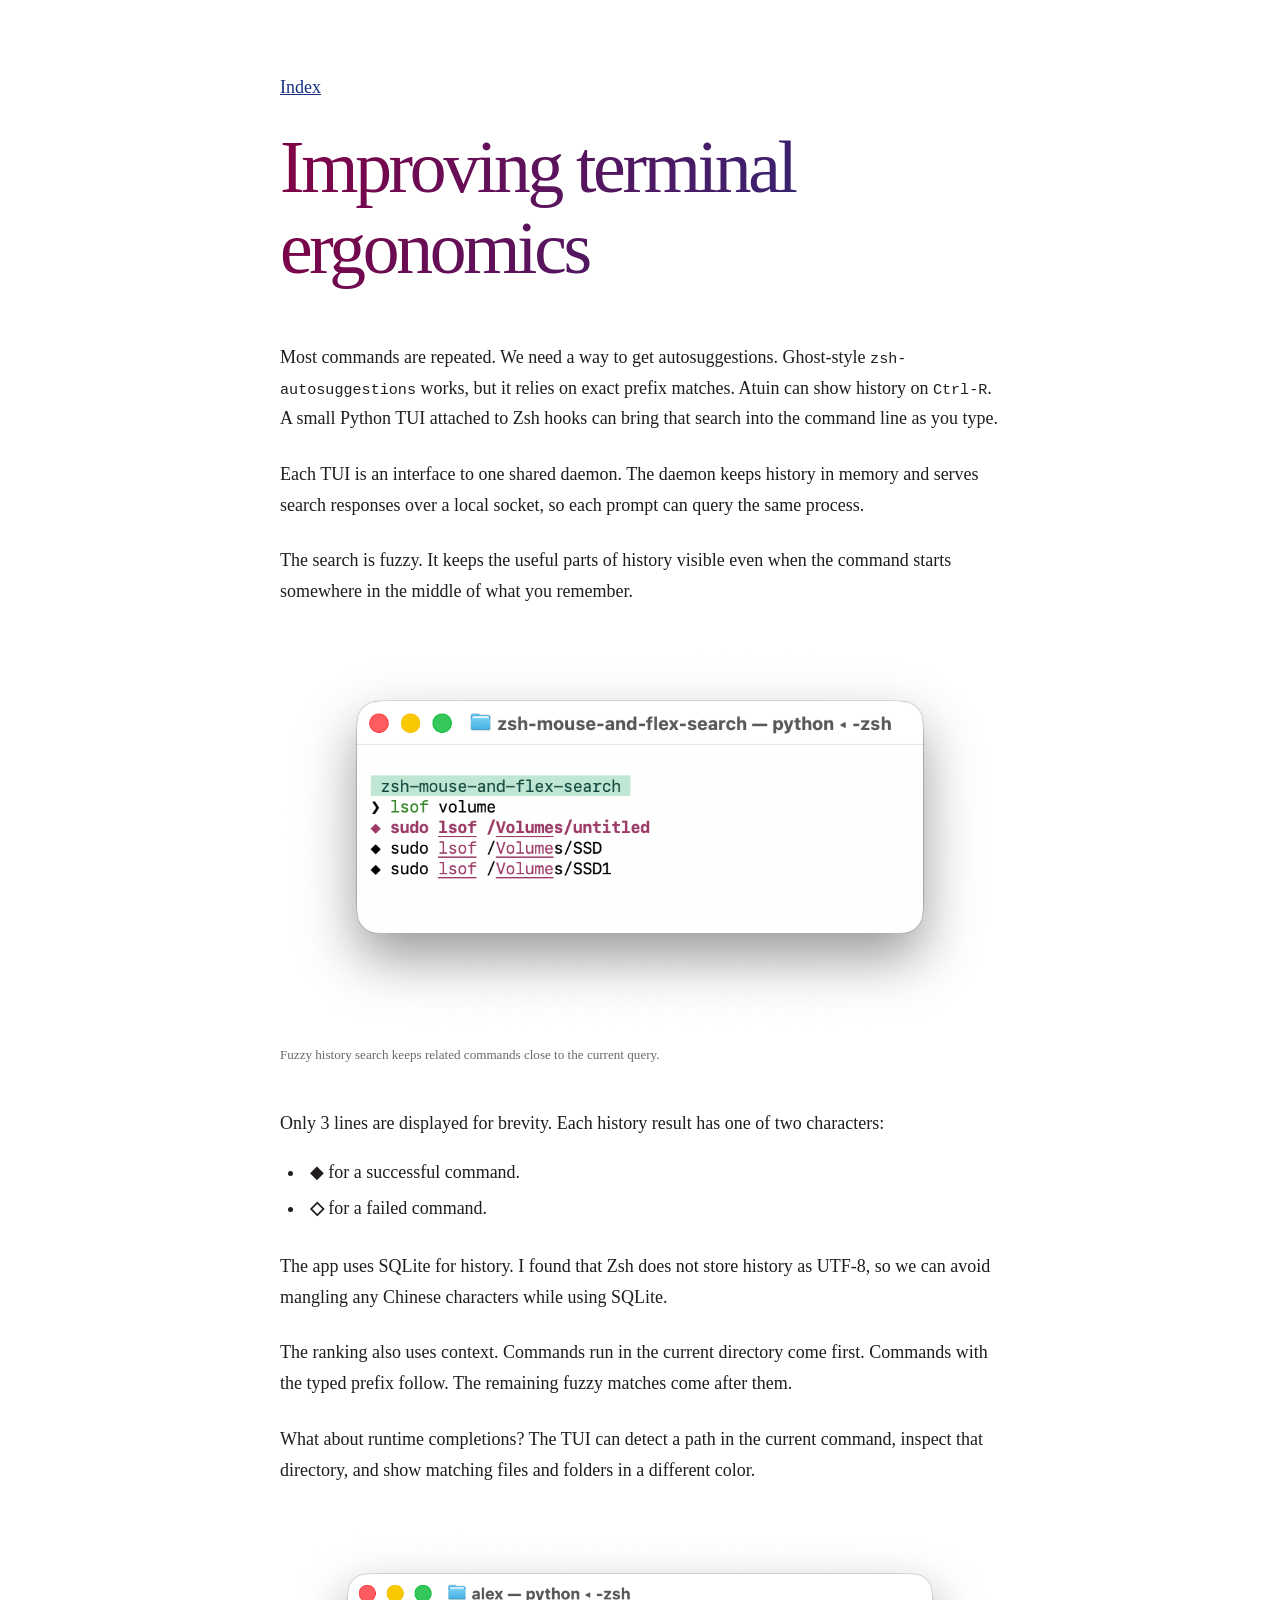
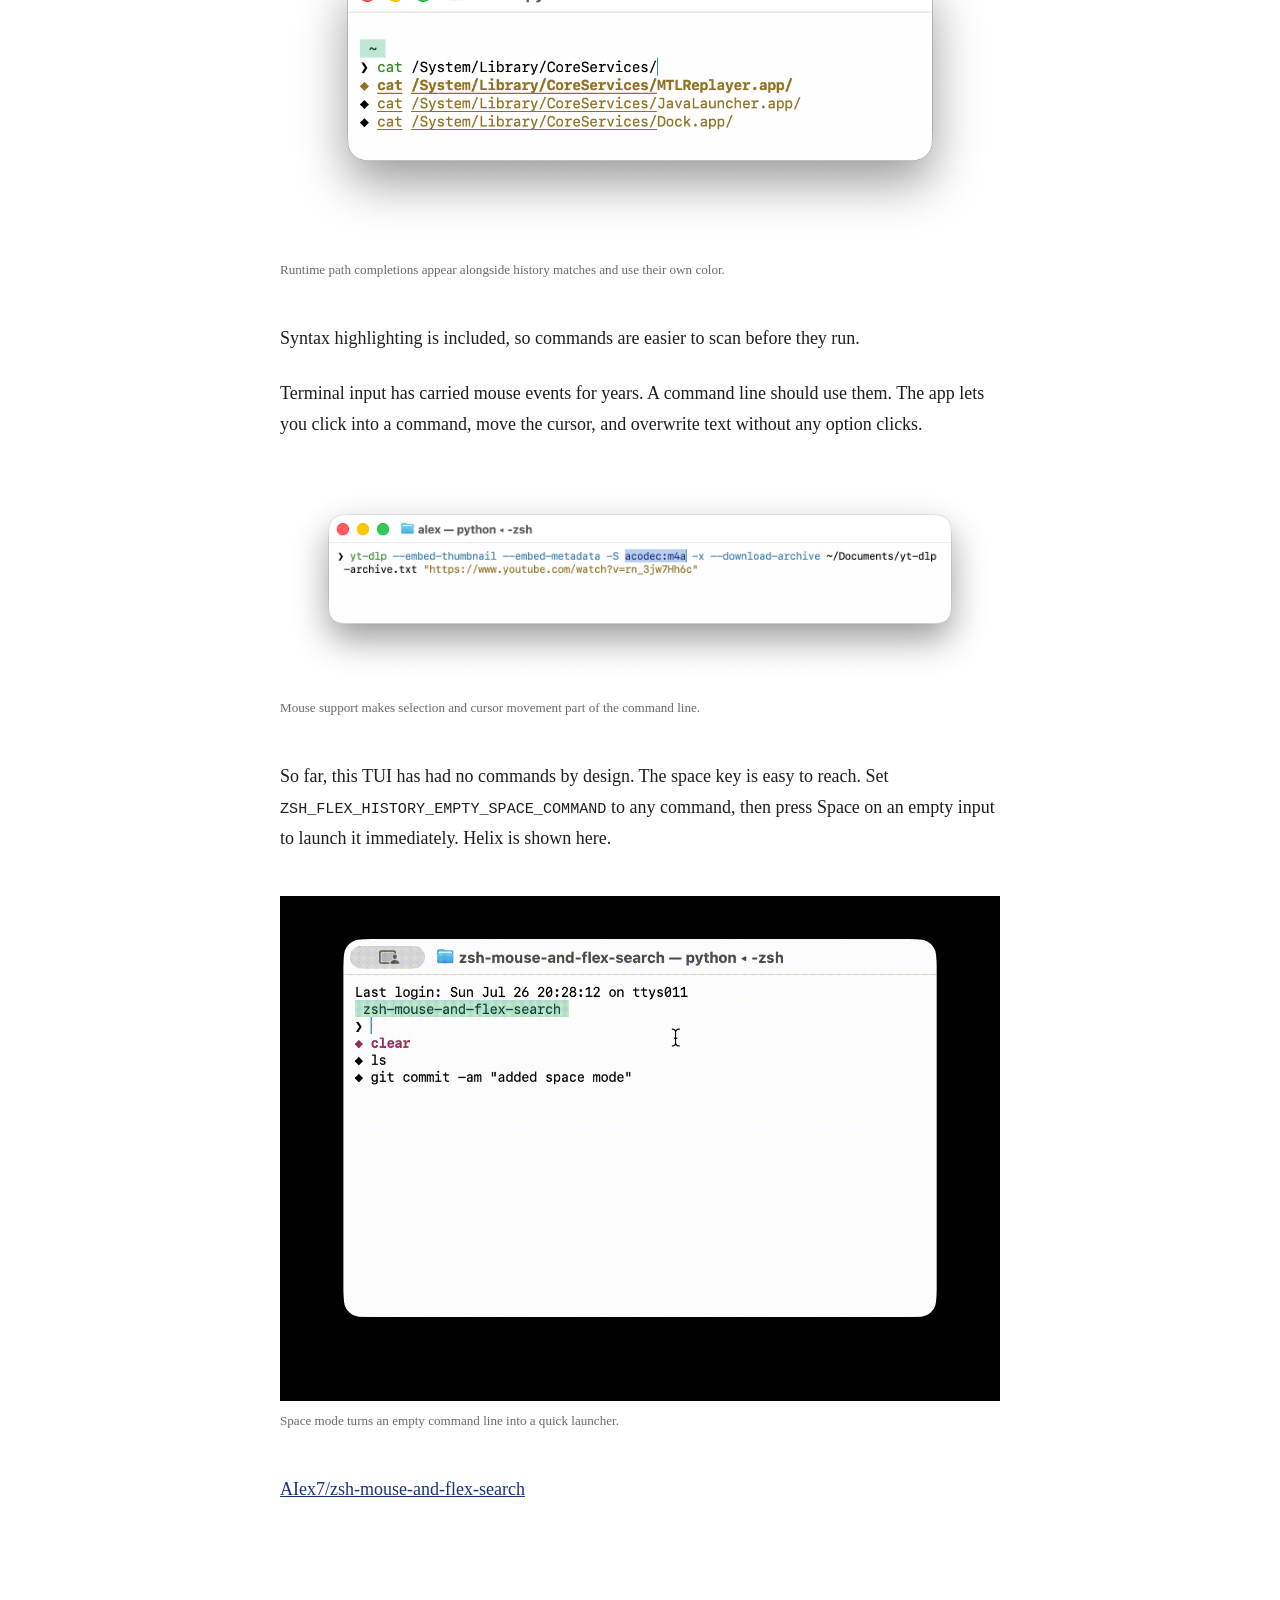
==== articles/improving-terminal-ergonomics/index.html @ cf7aeb76 "v3" ====
<!doctype html>
<html lang="en">
<head>
  <meta charset="utf-8">
  <meta name="viewport" content="width=device-width, initial-scale=1">
  <title>Improving terminal ergonomics</title>
  <link rel="stylesheet" href="../../styles.css">
</head>
<body>
  <main>
    <p><a href="../../index.html">Index</a></p>
    <article>
      <h1>Improving terminal ergonomics</h1>

      <p>Most commands are repeated. We need a way to get autosuggestions. Ghost-style <code>zsh-autosuggestions</code> works, but it relies on exact prefix matches. Atuin can show history on <code>Ctrl-R</code>. A small Python TUI attached to Zsh hooks can bring that search into the command line as you type.</p>

      <p>Each TUI is an interface to one shared daemon. The daemon keeps history in memory and serves search responses over a local socket, so each prompt can query the same process.</p>

      <p>The search is fuzzy. It keeps the useful parts of history visible even when the command starts somewhere in the middle of what you remember.</p>

      <figure>
        <img src="fuzzy.png" alt="A terminal showing fuzzy command results for lsof volume">
        <figcaption>Fuzzy history search keeps related commands close to the current query.</figcaption>
      </figure>

      <p>Only 3 lines are displayed for brevity. Each history result has one of two characters:</p>

      <ul>
        <li>◆ for a successful command.</li>
        <li><strong>◇</strong> for a failed command.</li>
      </ul>

      <p>The app uses SQLite for history. I found that Zsh does not store history as UTF-8, so we can avoid mangling any Chinese characters while using SQLite. </p>

      <p>The ranking also uses context. Commands run in the current directory come first. Commands with the typed prefix follow. The remaining fuzzy matches come after them.</p>

      <p>What about runtime completions? The TUI can detect a path in the current command, inspect that directory, and show matching files and folders in a different color.</p>

      <figure>
        <img src="runtime.png" alt="A terminal showing runtime path completions in a different color">
        <figcaption>Runtime path completions appear alongside history matches and use their own color.</figcaption>
      </figure>

      <p>Syntax highlighting is included, so commands are easier to scan before they run.</p>

      <p>Terminal input has carried mouse events for years. A command line should use them. The app lets you click into a command, move the cursor, and overwrite text without any option clicks.</p>

      <figure>
        <img src="mouse-support.png" alt="A terminal command with text selected by the mouse">
        <figcaption>Mouse support makes selection and cursor movement part of the command line.</figcaption>
      </figure>

      <p>So far, this TUI has had no commands by design. The space key is easy to reach. Set <code>ZSH_FLEX_HISTORY_EMPTY_SPACE_COMMAND</code> to any command, then press Space on an empty input to launch it immediately. Helix is shown here.</p>

      <figure>
        <img src="space-mode.gif" alt="An animated terminal showing space mode launching a command">
        <figcaption>Space mode turns an empty command line into a quick launcher.</figcaption>
      </figure>

      <p><a href="https://github.com/AIex7/zsh-mouse-and-flex-search">AIex7/zsh-mouse-and-flex-search</a></p>
    </article>
  </main>
</body>
</html>
---- styles.css ----
:root {
  --doric-magenta: #820145;
  --doric-blue: #183182;
  --ink: #211d1e;
  --muted: #6e6768;
}

html {
  background: #fff;
}

body {
  margin: 0;
  color: var(--ink);
  background: #fff;
  font-family: Georgia, "Times New Roman", serif;
  font-size: 18px;
  line-height: 1.72;
}

main {
  width: min(720px, calc(100% - 40px));
  margin: 0 auto;
  padding: 72px 0 96px;
}

h1 {
  margin: 0 0 48px;
  font-family: Georgia, "Times New Roman", serif;
  font-size: clamp(2.5rem, 7vw, 4.6rem);
  font-weight: 500;
  letter-spacing: -0.045em;
  line-height: 1.1;
  padding-bottom: 0.06em;
  background: linear-gradient(110deg, var(--doric-magenta), var(--doric-blue));
  -webkit-background-clip: text;
  background-clip: text;
  color: transparent;
}

p {
  margin: 0 0 1.35em;
}

a {
  color: var(--doric-blue);
}

.article-list {
  list-style: none;
  margin: 0;
  padding: 0;
}

.article-list li {
  margin: 0 0 0.85em;
  padding: 0;
}

.article-marker {
  color: var(--doric-magenta);
}

.article-list a {
  color: var(--ink);
  text-decoration-thickness: 1px;
  text-underline-offset: 0.16em;
}

figure {
  margin: 42px 0 44px;
}

figure img {
  display: block;
  width: 100%;
  height: auto;
}

figcaption {
  margin-top: 10px;
  color: var(--muted);
  font-size: 0.82rem;
  line-height: 1.45;
}

ul:not(.article-list) {
  margin: -0.35em 0 1.5em;
  padding-left: 1.4em;
}

ul:not(.article-list) li {
  padding-left: 0.25em;
  margin: 0.3em 0;
}

code {
  font-family: "SFMono-Regular", Consolas, "Liberation Mono", monospace;
  font-size: 0.84em;
}

@media (max-width: 600px) {
  main {
    width: min(100% - 28px, 720px);
    padding-top: 42px;
  }

  body {
    font-size: 17px;
  }
}
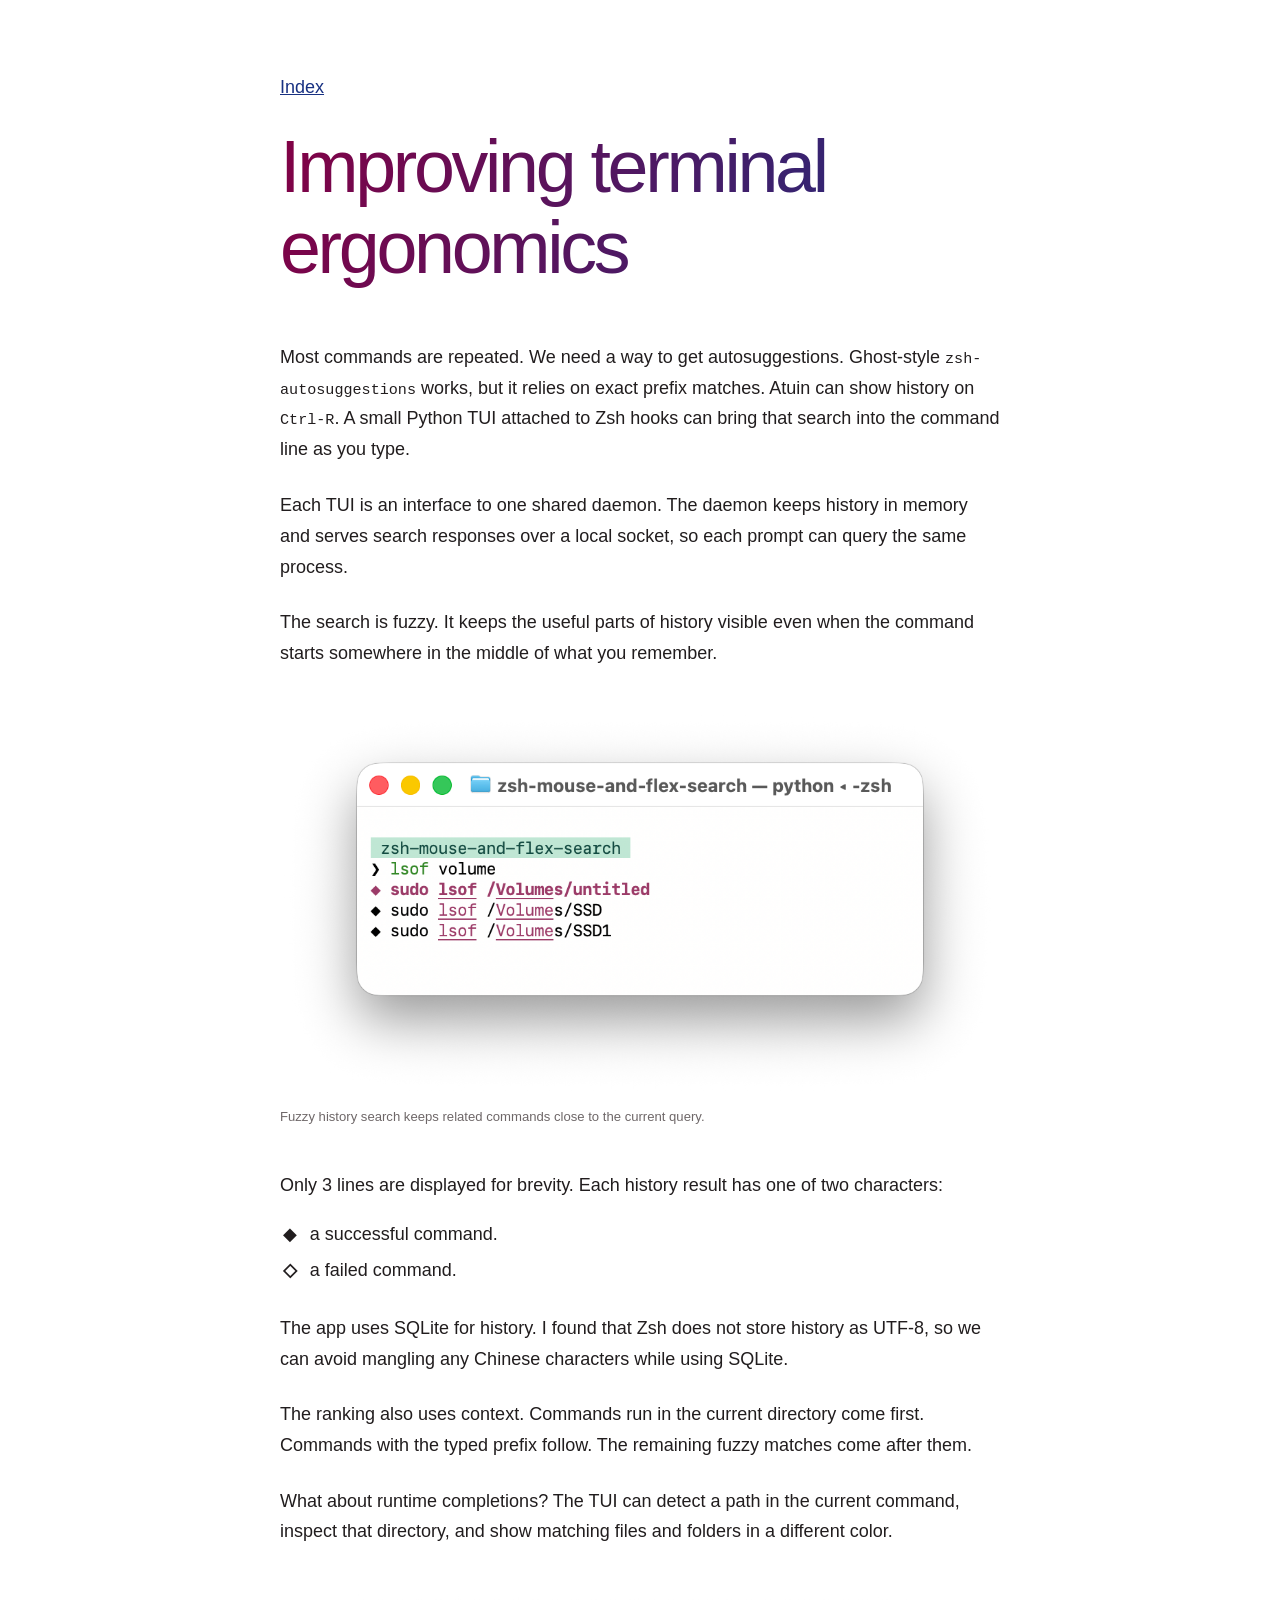
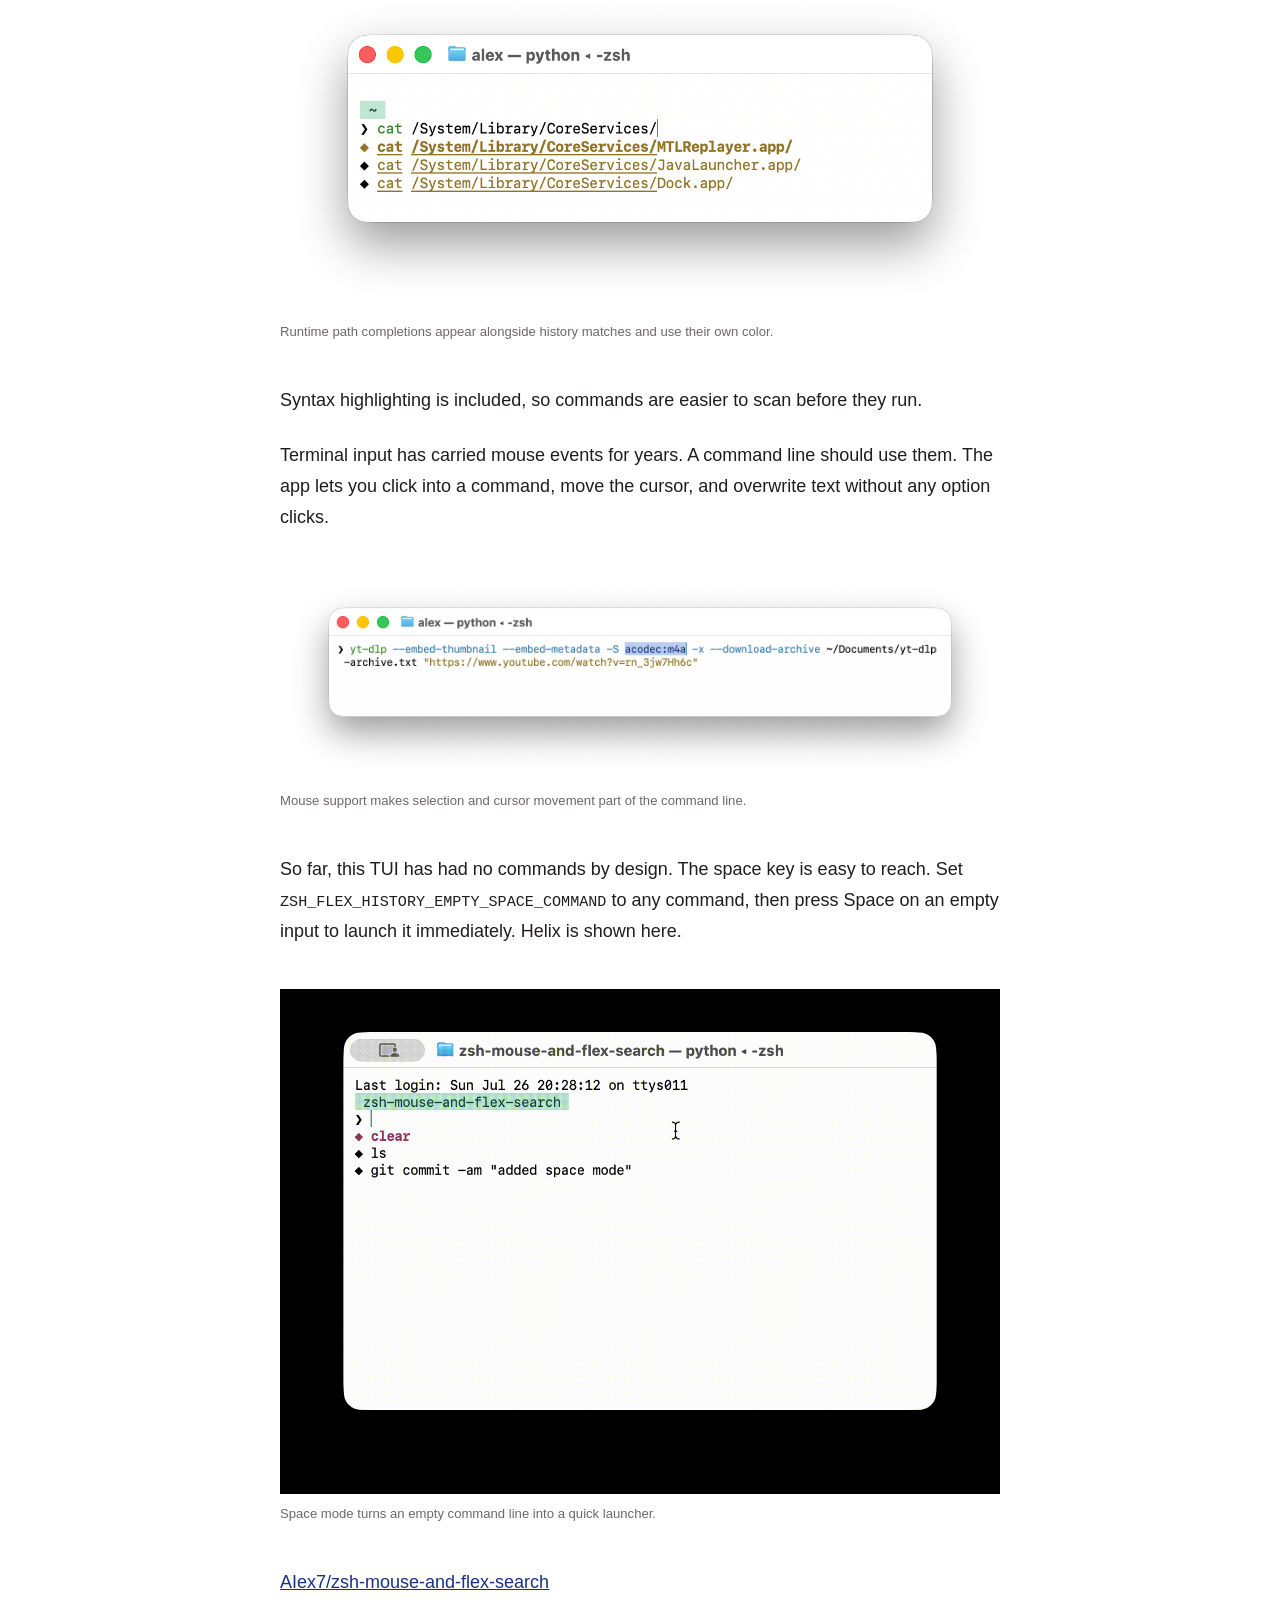
==== commit 6c3caf41: "v4" ====
--- a/articles/improving-terminal-ergonomics/index.html
+++ b/articles/improving-terminal-ergonomics/index.html
@@ -26,8 +26,8 @@
       <p>Only 3 lines are displayed for brevity. Each history result has one of two characters:</p>
 
       <ul>
-        <li>◆ for a successful command.</li>
-        <li><strong>◇</strong> for a failed command.</li>
+        <li class="successful">a successful command.</li>
+        <li class="failed">a failed command.</li>
       </ul>
 
       <p>The app uses SQLite for history. I found that Zsh does not store history as UTF-8, so we can avoid mangling any Chinese characters while using SQLite. </p>
--- a/styles.css
+++ b/styles.css
@@ -13,7 +13,7 @@
   margin: 0;
   color: var(--ink);
   background: #fff;
-  font-family: Georgia, "Times New Roman", serif;
+  font-family: "Helvetica Neue", Helvetica, Arial, sans-serif;
   font-size: 18px;
   line-height: 1.72;
 }
@@ -26,7 +26,7 @@
 
 h1 {
   margin: 0 0 48px;
-  font-family: Georgia, "Times New Roman", serif;
+  font-family: "Helvetica Neue", Helvetica, Arial, sans-serif;
   font-size: clamp(2.5rem, 7vw, 4.6rem);
   font-weight: 500;
   letter-spacing: -0.045em;
@@ -85,13 +85,29 @@
 }
 
 ul:not(.article-list) {
+  list-style: none;
   margin: -0.35em 0 1.5em;
   padding-left: 1.4em;
 }
 
 ul:not(.article-list) li {
+  position: relative;
   padding-left: 0.25em;
   margin: 0.3em 0;
+}
+
+ul:not(.article-list) li::before {
+  position: absolute;
+  left: -1.25em;
+}
+
+ul:not(.article-list) li.successful::before {
+  content: "◆";
+}
+
+ul:not(.article-list) li.failed::before {
+  content: "◇";
+  font-weight: 700;
 }
 
 code {
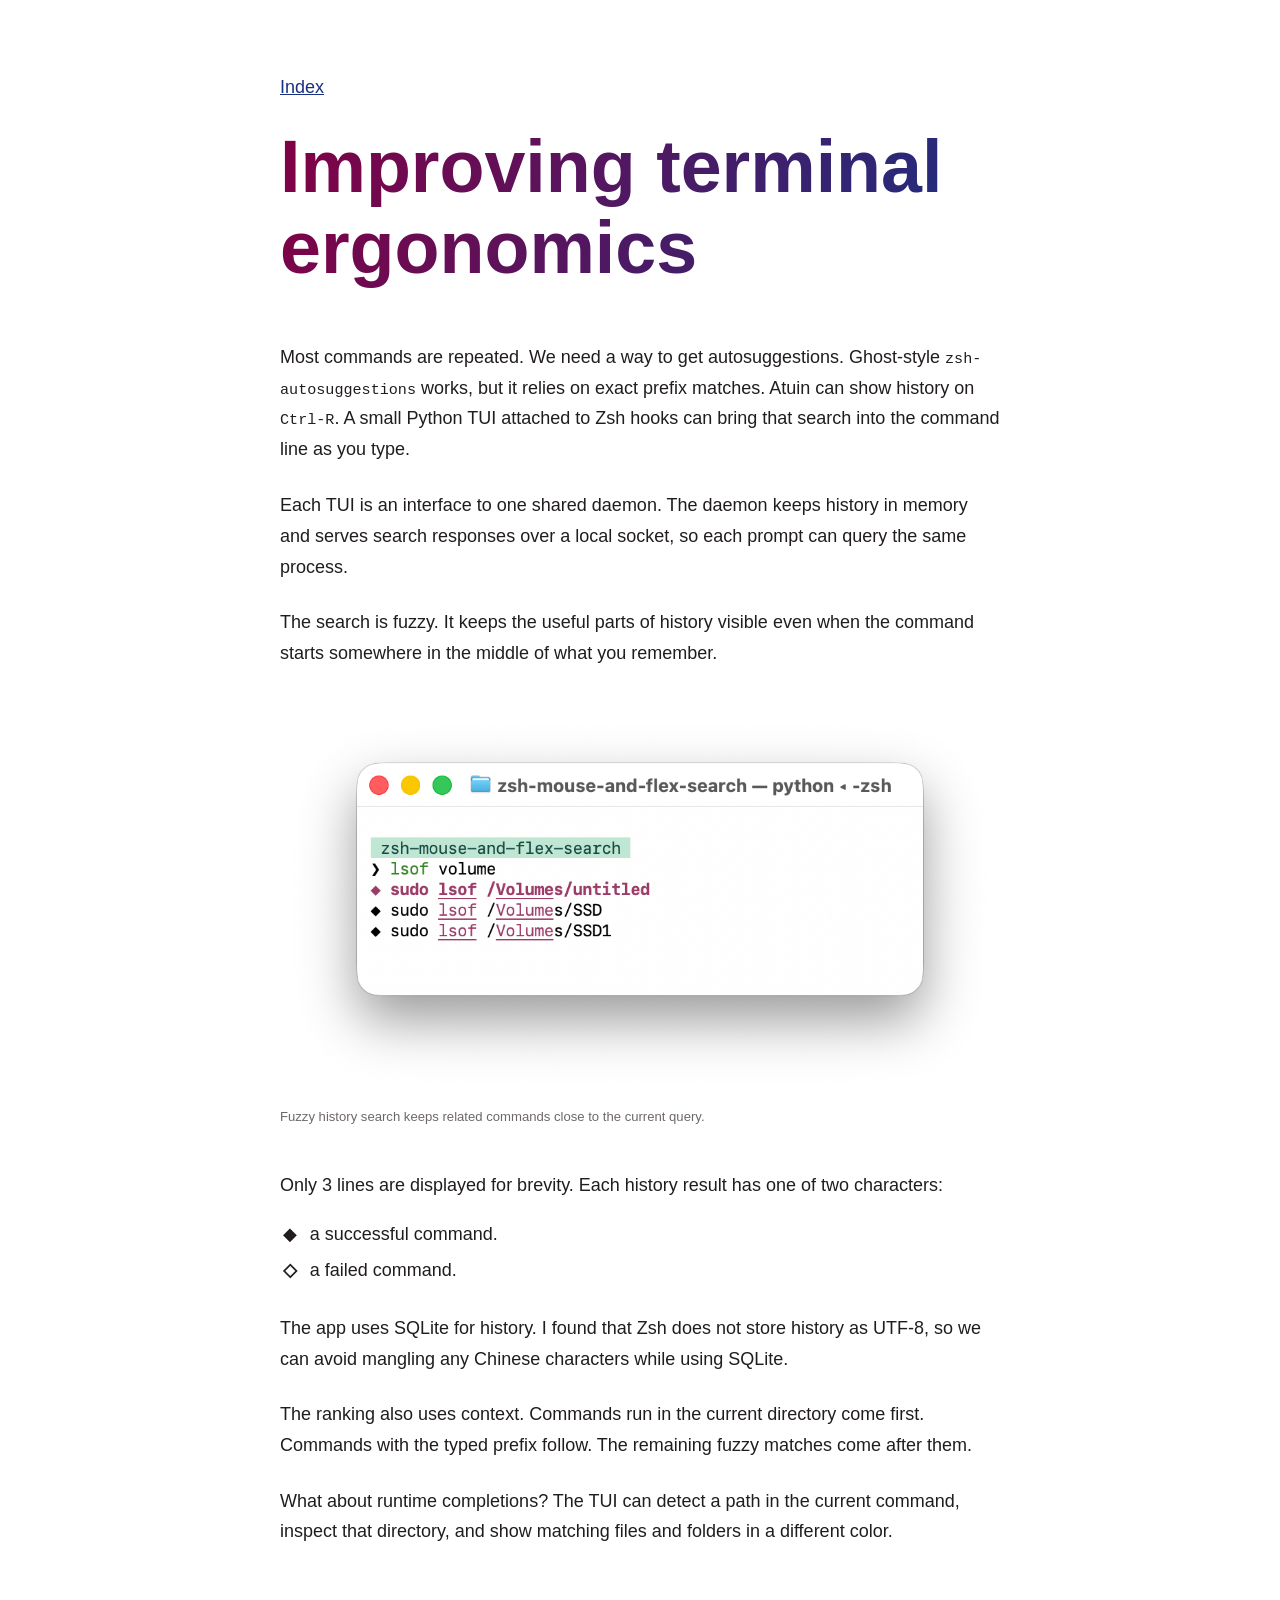
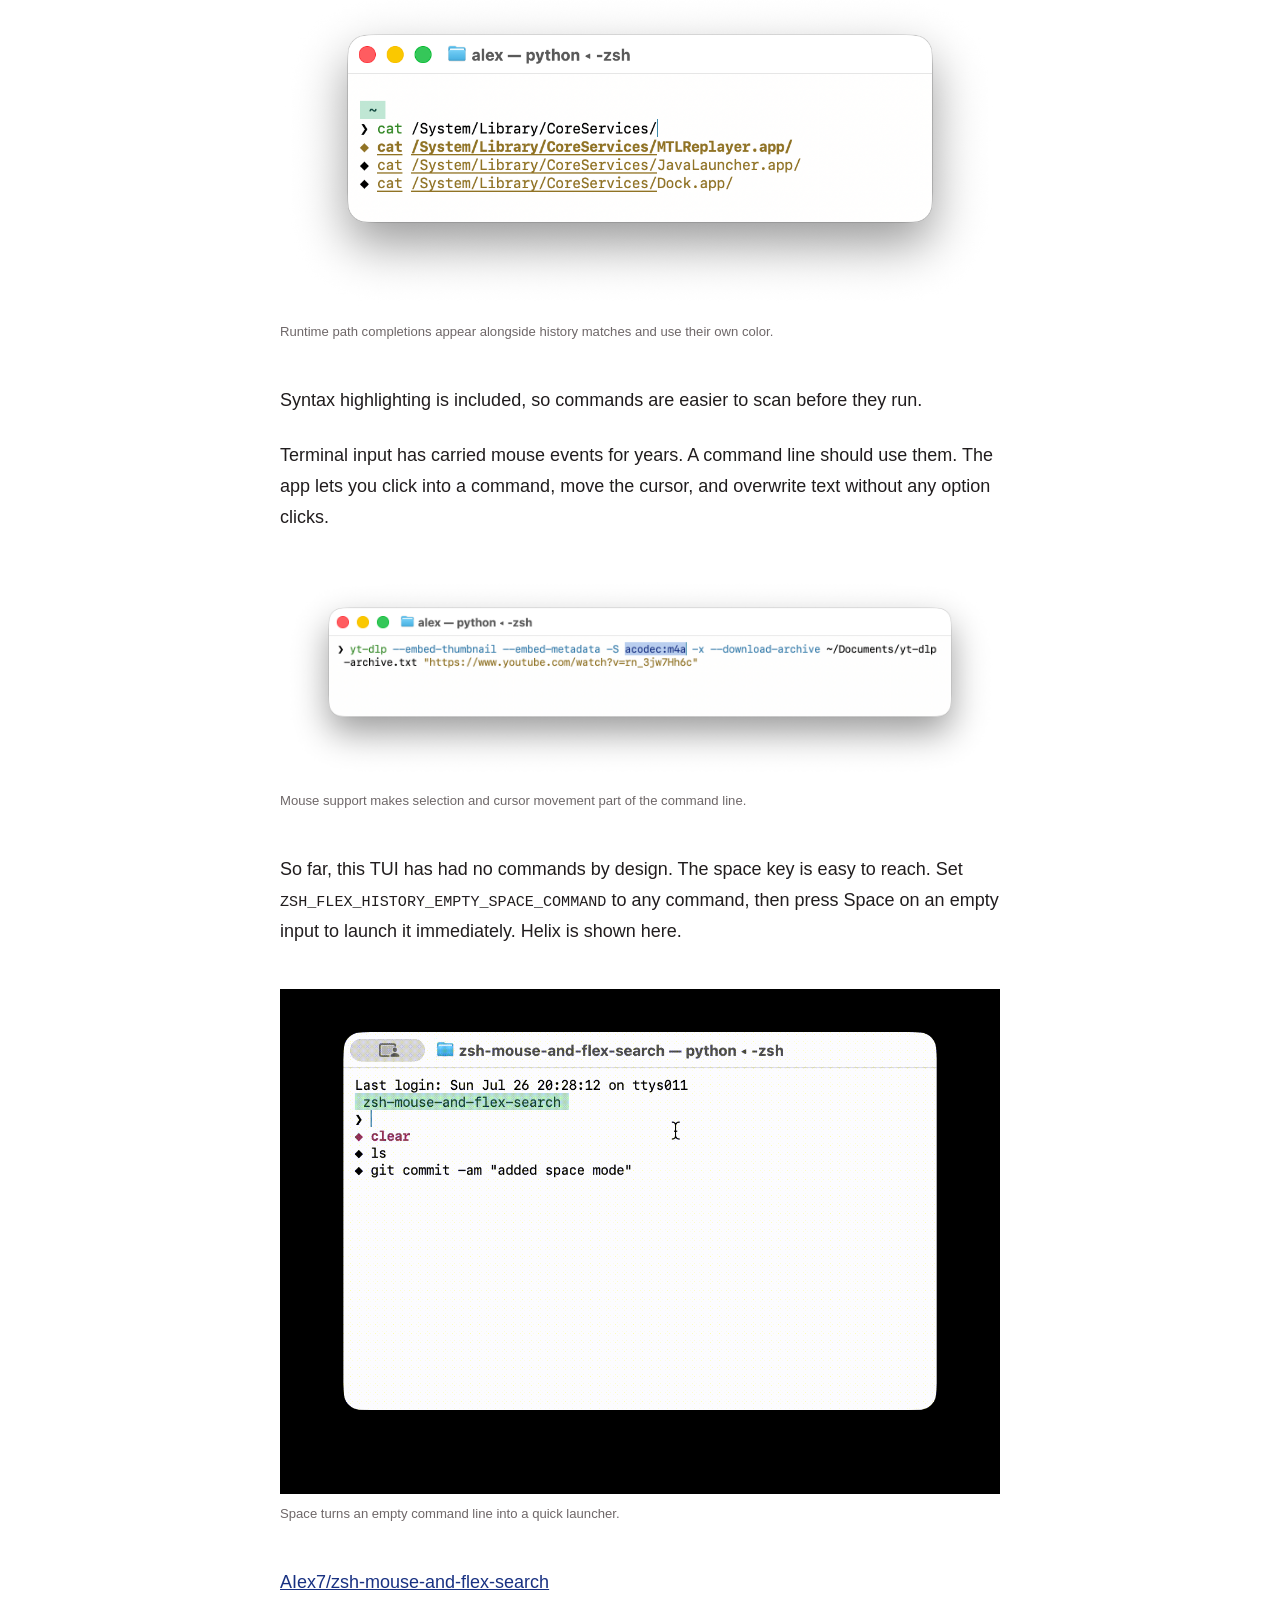
==== commit 46560d9f: "v5" ====
--- a/articles/improving-terminal-ergonomics/index.html
+++ b/articles/improving-terminal-ergonomics/index.html
@@ -54,7 +54,7 @@
 
       <figure>
         <img src="space-mode.gif" alt="An animated terminal showing space mode launching a command">
-        <figcaption>Space mode turns an empty command line into a quick launcher.</figcaption>
+        <figcaption>Space turns an empty command line into a quick launcher.</figcaption>
       </figure>
 
       <p><a href="https://github.com/AIex7/zsh-mouse-and-flex-search">AIex7/zsh-mouse-and-flex-search</a></p>
--- a/styles.css
+++ b/styles.css
@@ -28,8 +28,7 @@
   margin: 0 0 48px;
   font-family: "Helvetica Neue", Helvetica, Arial, sans-serif;
   font-size: clamp(2.5rem, 7vw, 4.6rem);
-  font-weight: 500;
-  letter-spacing: -0.045em;
+  font-weight: 700;
   line-height: 1.1;
   padding-bottom: 0.06em;
   background: linear-gradient(110deg, var(--doric-magenta), var(--doric-blue));
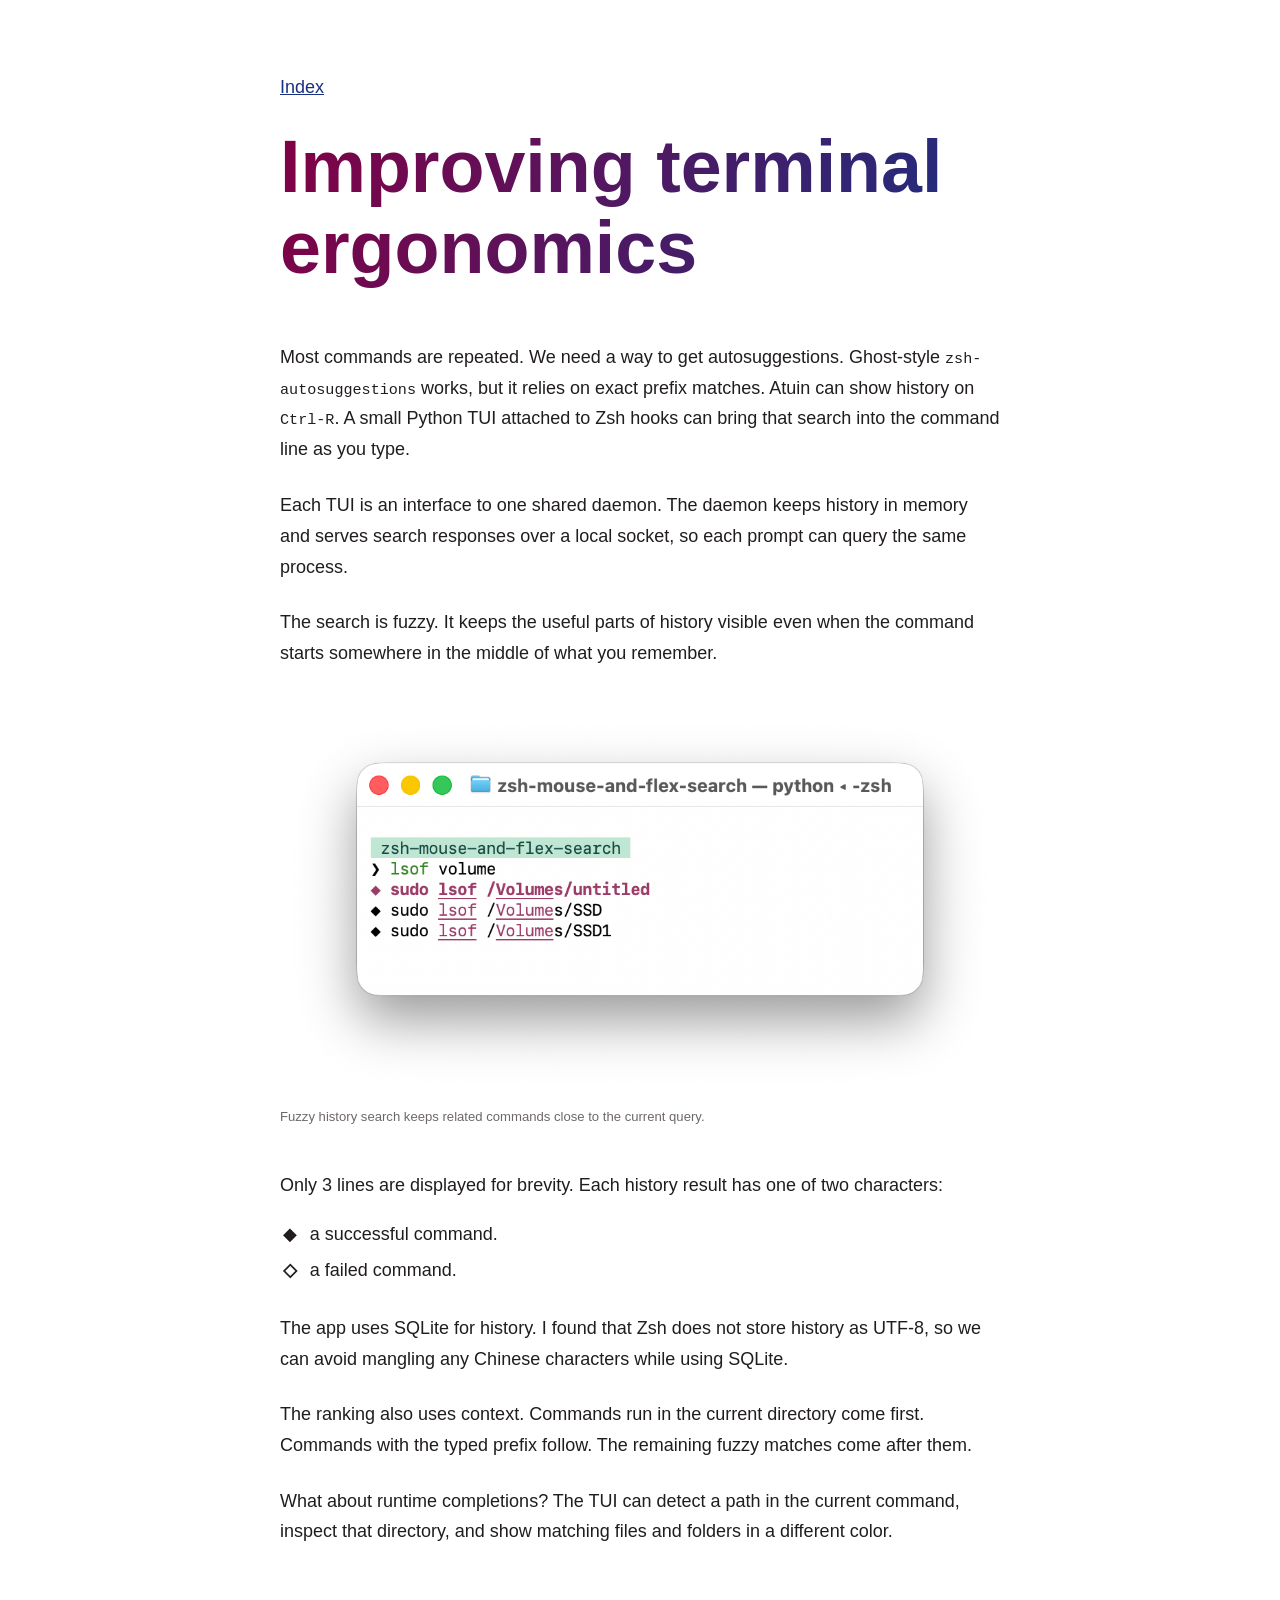
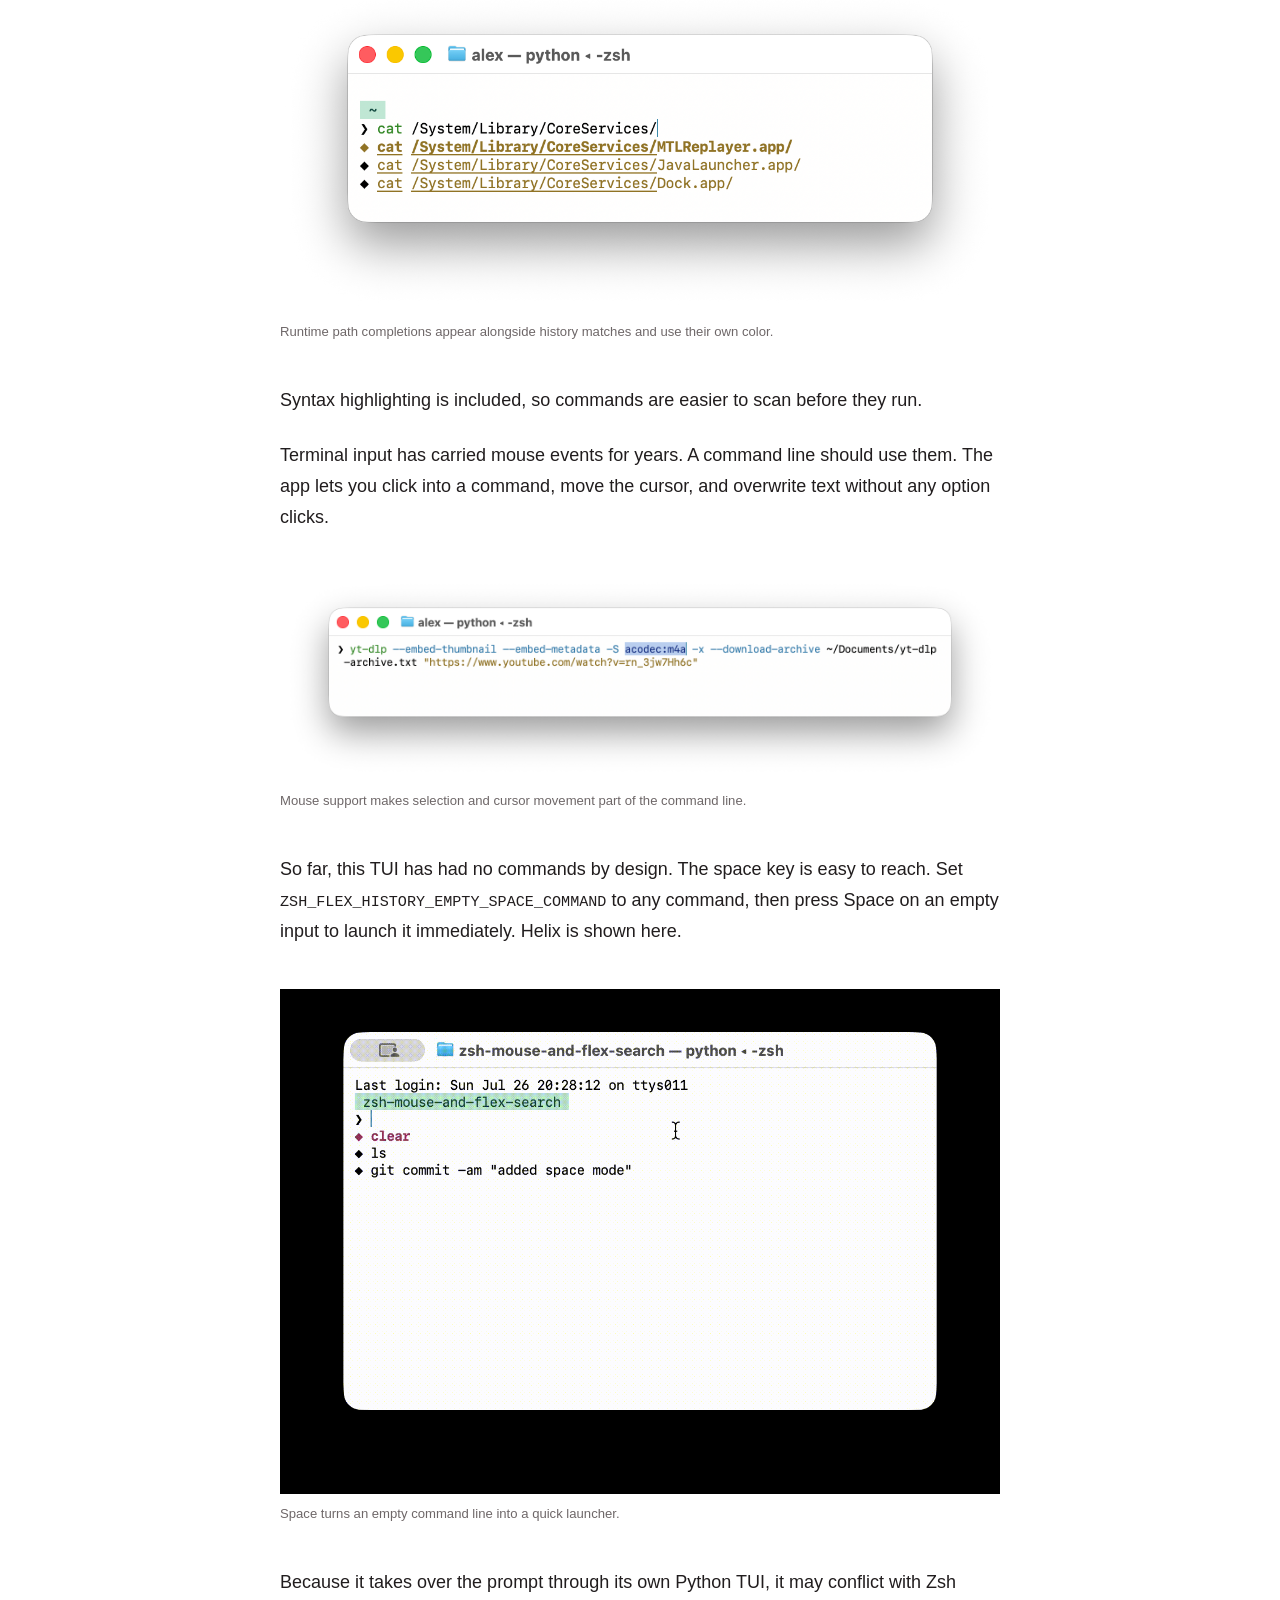
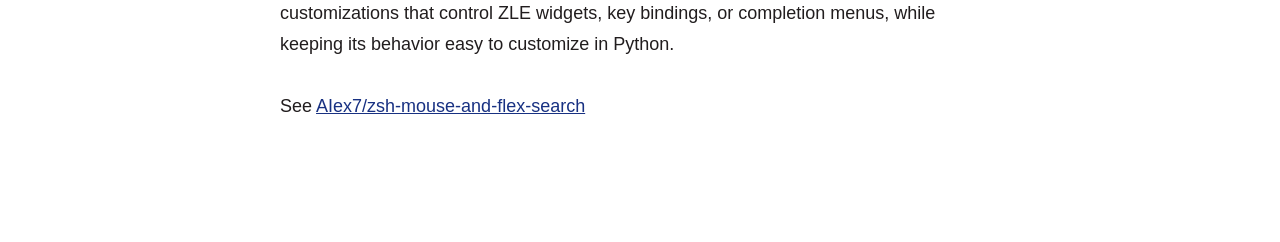
==== commit 49d6c78f: "v5" ====
--- a/articles/improving-terminal-ergonomics/index.html
+++ b/articles/improving-terminal-ergonomics/index.html
@@ -57,7 +57,9 @@
         <figcaption>Space turns an empty command line into a quick launcher.</figcaption>
       </figure>
 
-      <p><a href="https://github.com/AIex7/zsh-mouse-and-flex-search">AIex7/zsh-mouse-and-flex-search</a></p>
+      <p>Because it takes over the prompt through its own Python TUI, it may conflict with Zsh customizations that control ZLE widgets, key bindings, or completion menus, while keeping its behavior easy to customize in Python.
+      <br><br>
+        See <a href="https://github.com/AIex7/zsh-mouse-and-flex-search">AIex7/zsh-mouse-and-flex-search</a></p>
     </article>
   </main>
 </body>
